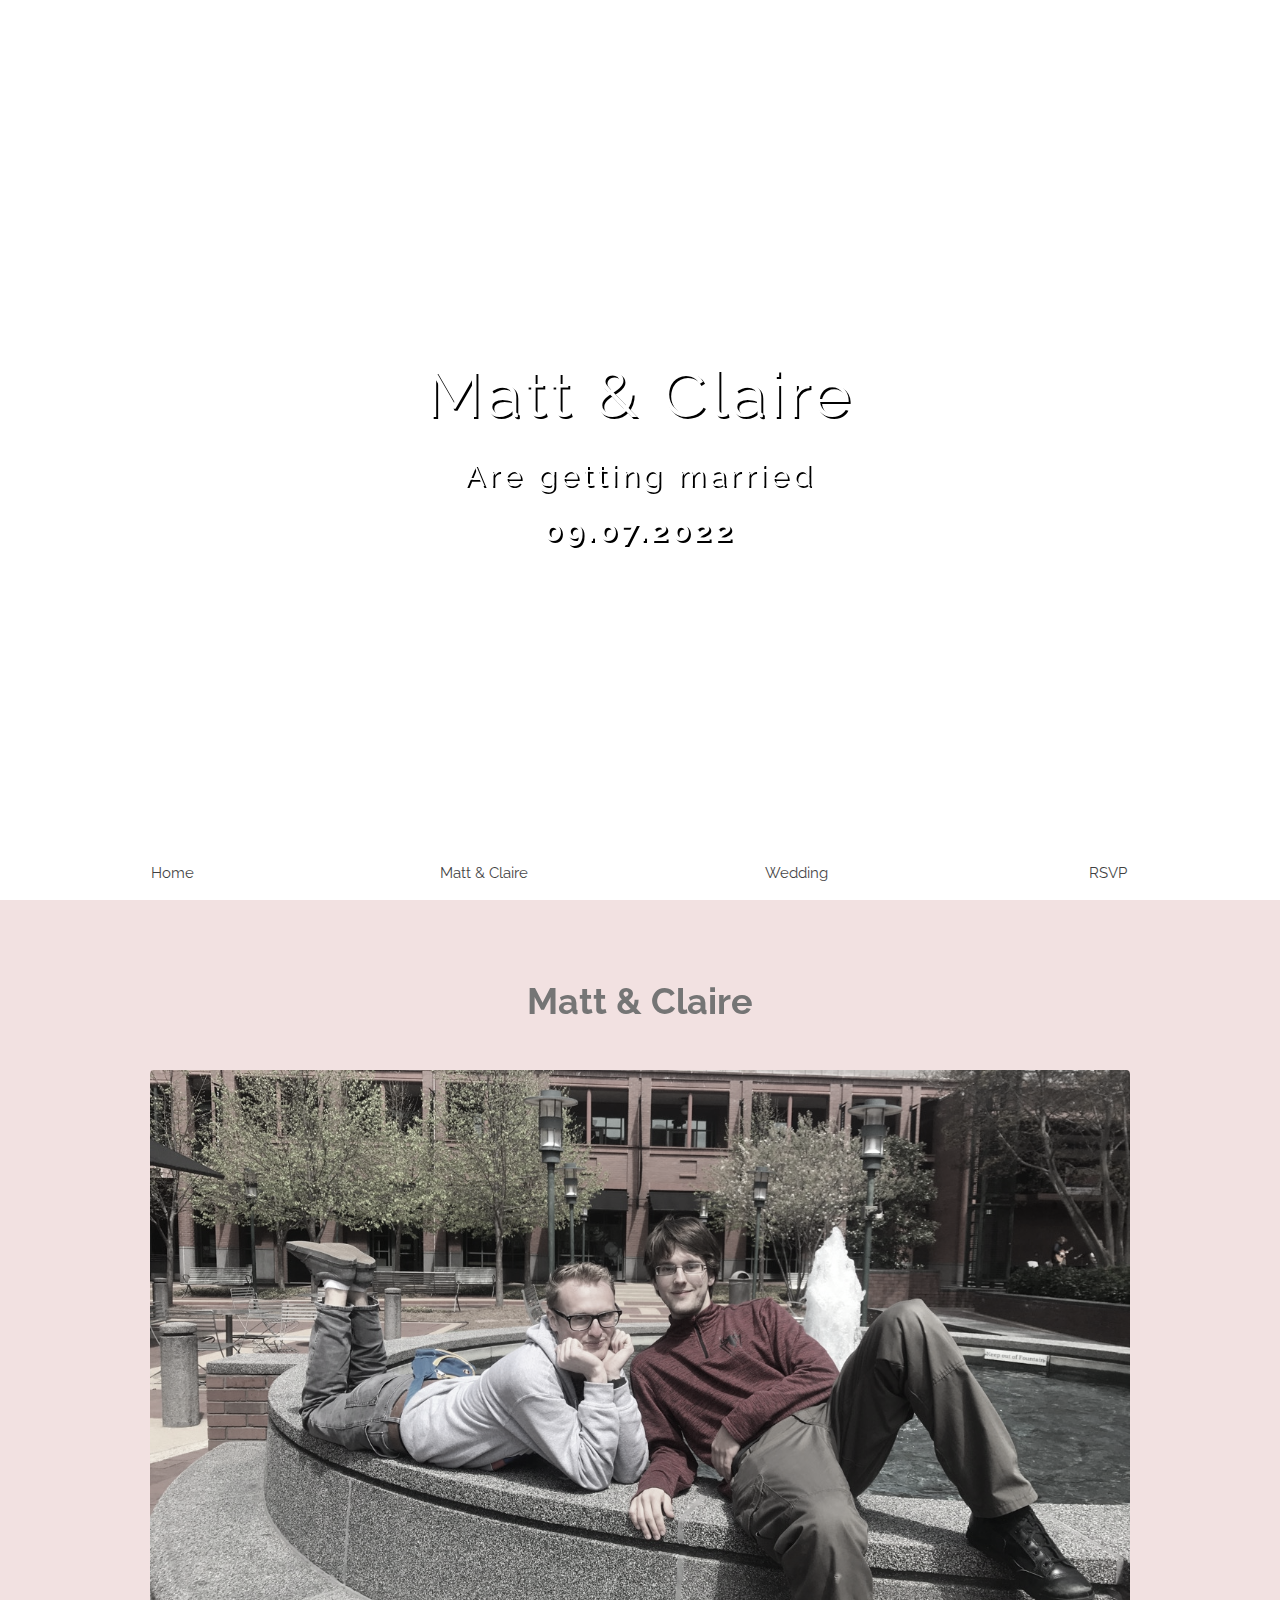
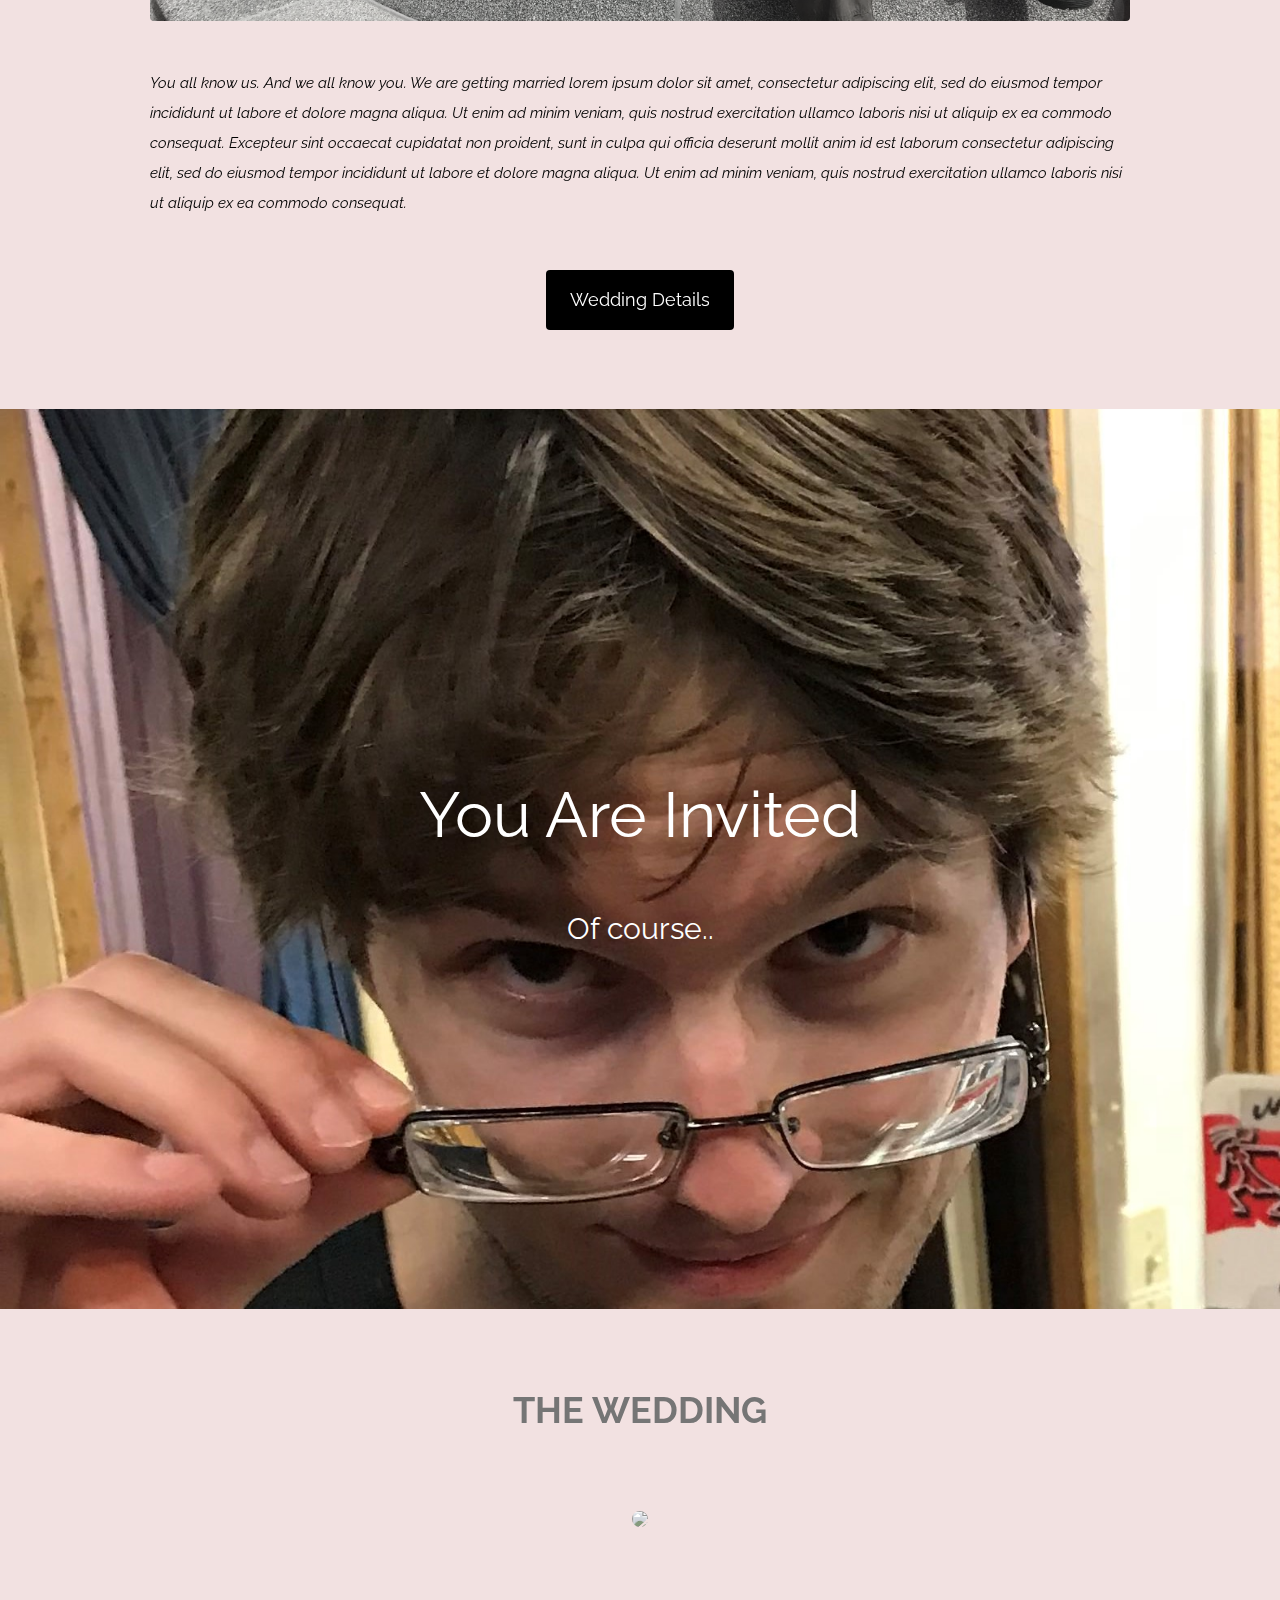
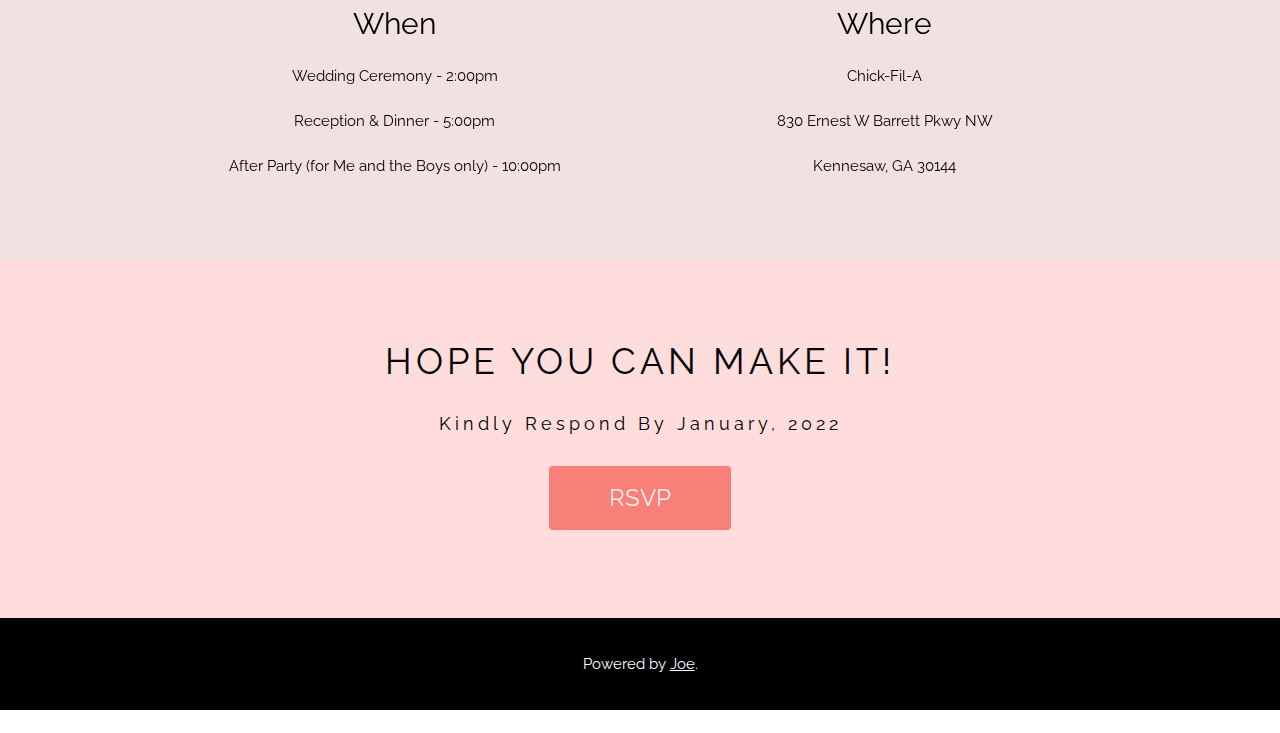
==== matt.html @ f1a61a15 "First commit; upload html and shit" ====
<!DOCTYPE html>
<html>
<title>Matt and Claire Booth Wedding</title>
<meta charset="UTF-8">
<meta name="viewport" content="width=device-width, initial-scale=1">
<link rel="stylesheet" href="https://www.w3schools.com/w3css/4/w3.css">
<link rel="stylesheet" href="https://fonts.googleapis.com/css?family=Raleway">
<style>
body,h1,h2{font-family: "Raleway", sans-serif}
body, html {height: 100%}
p {line-height: 2}
.bgimg, .bgimg2 {
  min-height: 100%;
  background-position: center;
  background-size: cover;
}
.bgimg {background-image: url("https://lh3.googleusercontent.com/[base64]w1204-h903-no?authuser=0")}
.bgimg2 {background-image: url("./resources/images/matts-body-oil1.jpg")}
</style>
<body>

<!-- Header / Home-->
<header class="w3-display-container w3-wide bgimg w3-grayscale-min" id="home">
  <div class="w3-display-middle w3-text-white w3-center" style="text-shadow: 2px 2px black;">
    <h1 class="w3-jumbo">Matt & Claire</h1>
    <h2>Are getting married</h2>
    <h2><b>09.07.2022</b></h2>
  </div>
</header>

<!-- Navbar (sticky bottom) -->
<div class="w3-bottom w3-hide-small">
  <div class="w3-bar w3-white w3-center w3-padding w3-opacity-min w3-hover-opacity-off">
    <a href="#home" style="width:25%" class="w3-bar-item w3-button">Home</a>
    <a href="#us" style="width:25%" class="w3-bar-item w3-button">Matt & Claire</a>
    <a href="#wedding" style="width:25%" class="w3-bar-item w3-button">Wedding</a>
    <a href="#rsvp" style="width:25%" class="w3-bar-item w3-button w3-hover-black">RSVP</a>
  </div>
</div>

<!-- About / Matt And Claire -->
<div class="w3-container w3-padding-64 w3-pale-red w3-grayscale-min" id="us">
  <div class="w3-content">
    <h1 class="w3-center w3-text-grey"><b>Matt & Claire</b></h1>
    <img class="w3-round w3-grayscale-min" src="./resources/images/true-love.JPG" style="width:100%;margin:32px 0">
    <p><i>You all know us. And we all know you. We are getting married lorem ipsum dolor sit amet, consectetur adipiscing elit, sed do eiusmod tempor incididunt ut labore et dolore magna aliqua. Ut enim ad minim veniam, quis nostrud exercitation ullamco laboris nisi ut aliquip ex ea commodo consequat. Excepteur sint
      occaecat cupidatat non proident, sunt in culpa qui officia deserunt mollit anim id est laborum consectetur adipiscing elit, sed do eiusmod tempor incididunt ut labore et dolore magna aliqua. Ut enim ad minim veniam, quis nostrud exercitation ullamco
      laboris nisi ut aliquip ex ea commodo consequat.</i>
    </p><br>
    <p class="w3-center"><a href="#wedding" class="w3-button w3-black w3-round w3-padding-large w3-large">Wedding Details</a></p>
  </div>
</div>

<!-- Background photo -->
<div class="w3-display-container bgimg2">
  <div class="w3-display-middle w3-text-white w3-center">
    <h1 class="w3-jumbo">You Are Invited</h1><br>
    <h2>Of course..</h2>
  </div>
</div>

<!-- Wedding information -->
<div class="w3-container w3-padding-64 w3-pale-red w3-grayscale-min w3-center" id="wedding">
  <div class="w3-content">
    <h1 class="w3-text-grey"><b>THE WEDDING</b></h1>
    <img class="w3-round-large w3-grayscale-min" src="https://media-cdn.tripadvisor.com/media/photo-w/10/62/f9/9b/unfortunately-it-was.jpg" style="width:100%;margin:64px 0">
    <div class="w3-row">
      <div class="w3-half">
        <h2>When</h2>
        <p>Wedding Ceremony - 2:00pm</p>
        <p>Reception & Dinner - 5:00pm</p>
        <p>After Party (for Me and the Boys only) - 10:00pm</p>
      </div>
      <div class="w3-half">
        <h2>Where</h2>
        <p>Chick-Fil-A</p>
        <p>830 Ernest W Barrett Pkwy NW</p>
        <p>Kennesaw, GA 30144</p>        
      </div>
    </div>
  </div>
</div>

<!-- RSVP section -->
<div class="w3-container w3-padding-64 w3-pale-red w3-center w3-wide" id="rsvp">
  <h1>HOPE YOU CAN MAKE IT!</h1>
  <p class="w3-large">Kindly Respond By January, 2022</p>
  <p class="w3-xlarge">
    <button onclick="document.getElementById('id01').style.display='block'" class="w3-button w3-round w3-red w3-opacity w3-hover-opacity-off" style="padding:8px 60px">RSVP</button>
  </p>
</div>

<!-- RSVP modal -->
<div id="id01" class="w3-modal">
  <div class="w3-modal-content w3-card-4 w3-animate-zoom" style="padding:32px;max-width:600px">
    <div class="w3-container w3-white w3-center">
      <h1 class="w3-wide">CAN YOU COME?</h1>
      <p>We really hope you can make it.</p>
      <form>
        <input class="w3-input w3-border" type="text" placeholder="Name(s)" name="name">
      </form>
      <p><i>Sincerely, Matt & Claire</i></p>
      <div class="w3-row">
        <div class="w3-half">
          <button onclick="document.getElementById('id01').style.display='none'" type="button" class="w3-button w3-block w3-green">Going</button>
        </div>
        <div class="w3-half">
          <button onclick="document.getElementById('id01').style.display='none'" type="button" class="w3-button w3-block w3-red">Can't come</button>
        </div>
      </div>
    </div>
  </div>
</div>

<!-- Footer -->
<footer class="w3-center w3-black w3-padding-16">
  <p>Powered by <a href="http://www.joedannyman.com" title="Halo Daddy" target="_blank" class="w3-hover-text-green">Joe</a>.</p>
</footer>
<div class="w3-hide-small" style="margin-bottom:32px"> </div>

</body>
</html>
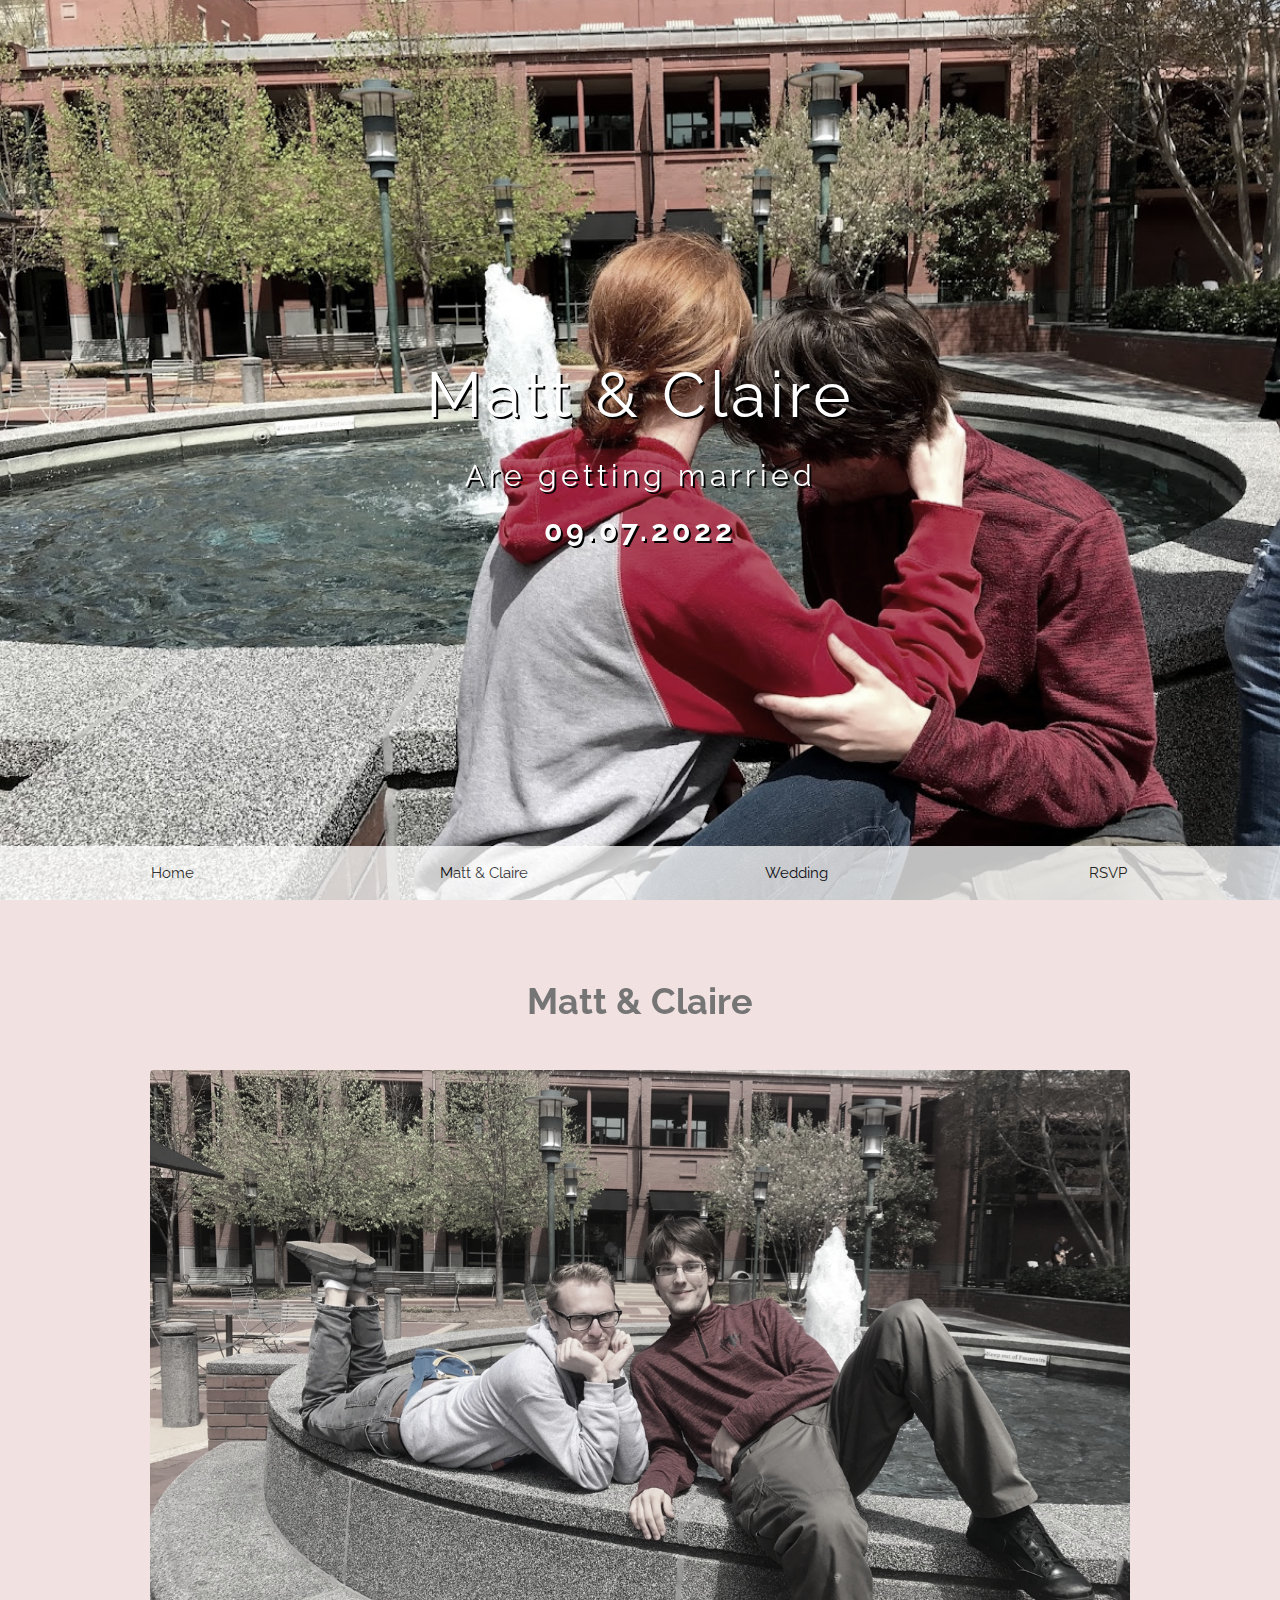
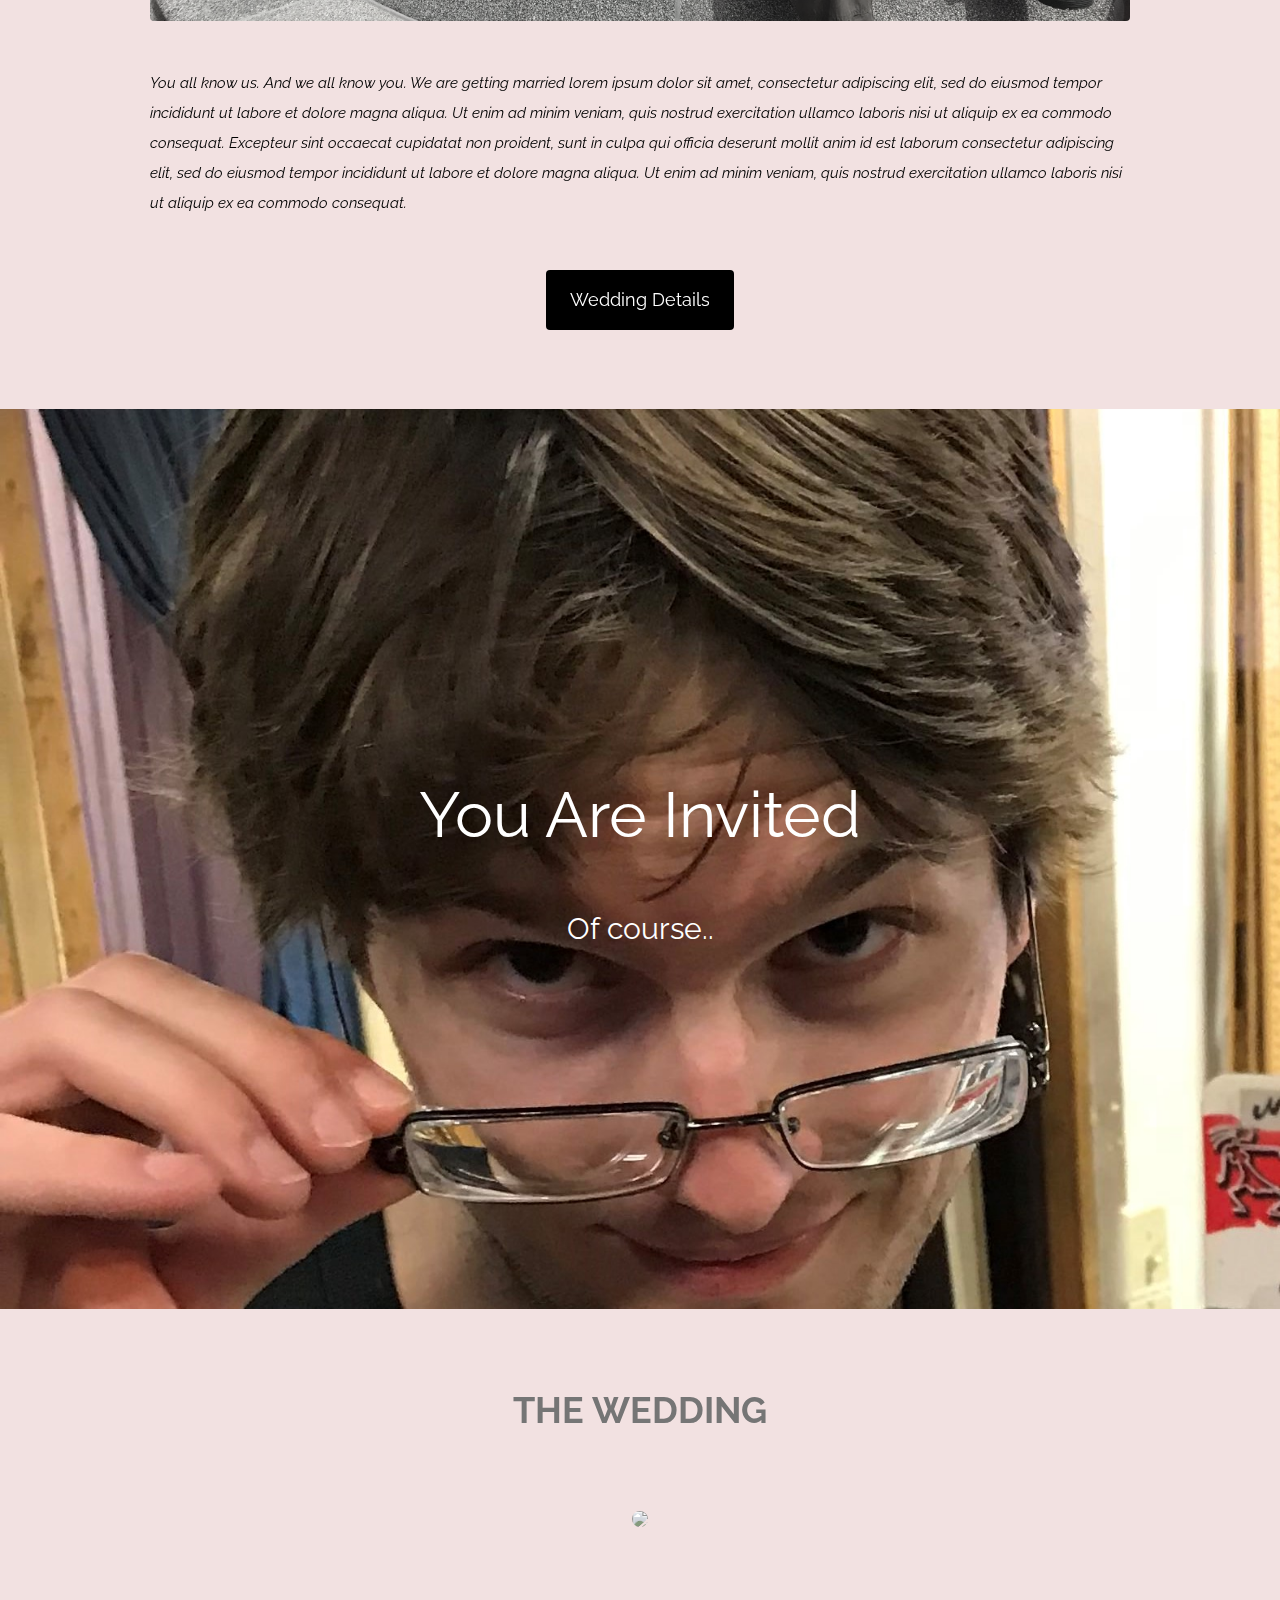
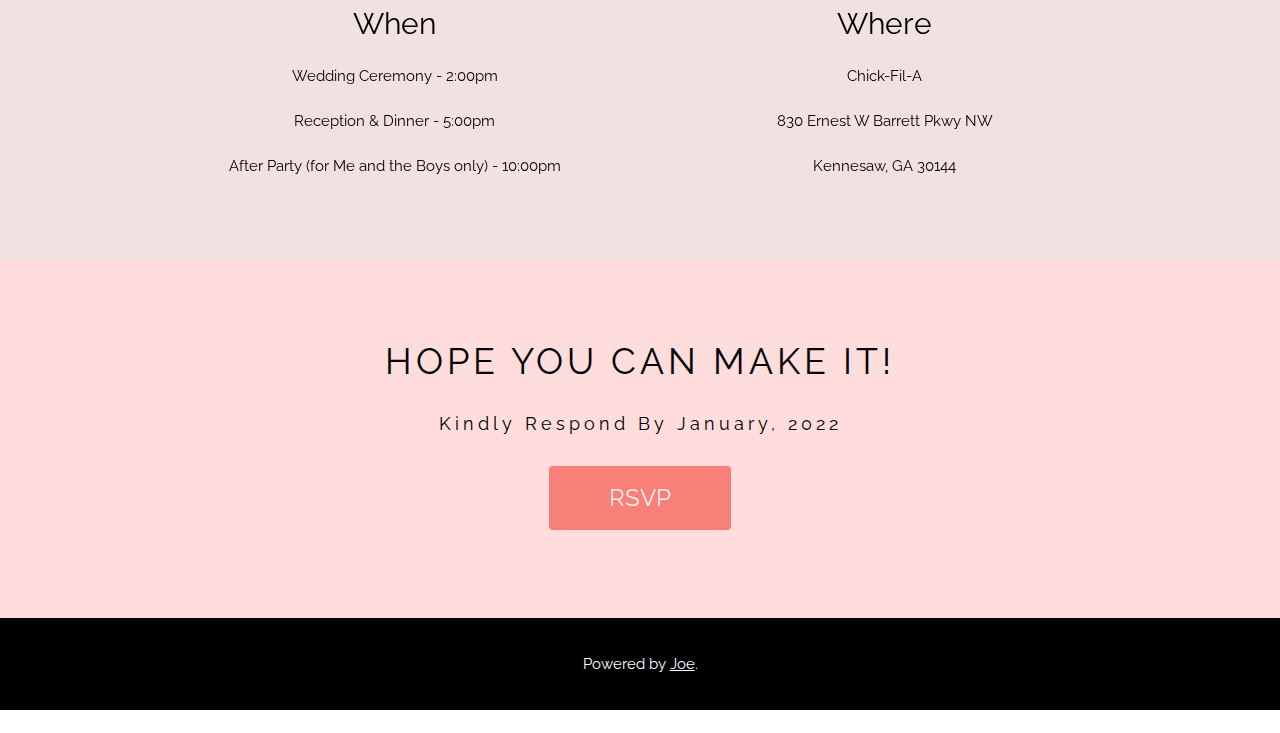
==== commit 656276f8: "Update photo of claire and matt" ====
--- a/matt.html
+++ b/matt.html
@@ -14,7 +14,7 @@
   background-position: center;
   background-size: cover;
 }
-.bgimg {background-image: url("https://lh3.googleusercontent.com/[base64]w1204-h903-no?authuser=0")}
+.bgimg {background-image: url("./resources/images/matt-and-claire.jpg")}
 .bgimg2 {background-image: url("./resources/images/matts-body-oil1.jpg")}
 </style>
 <body>
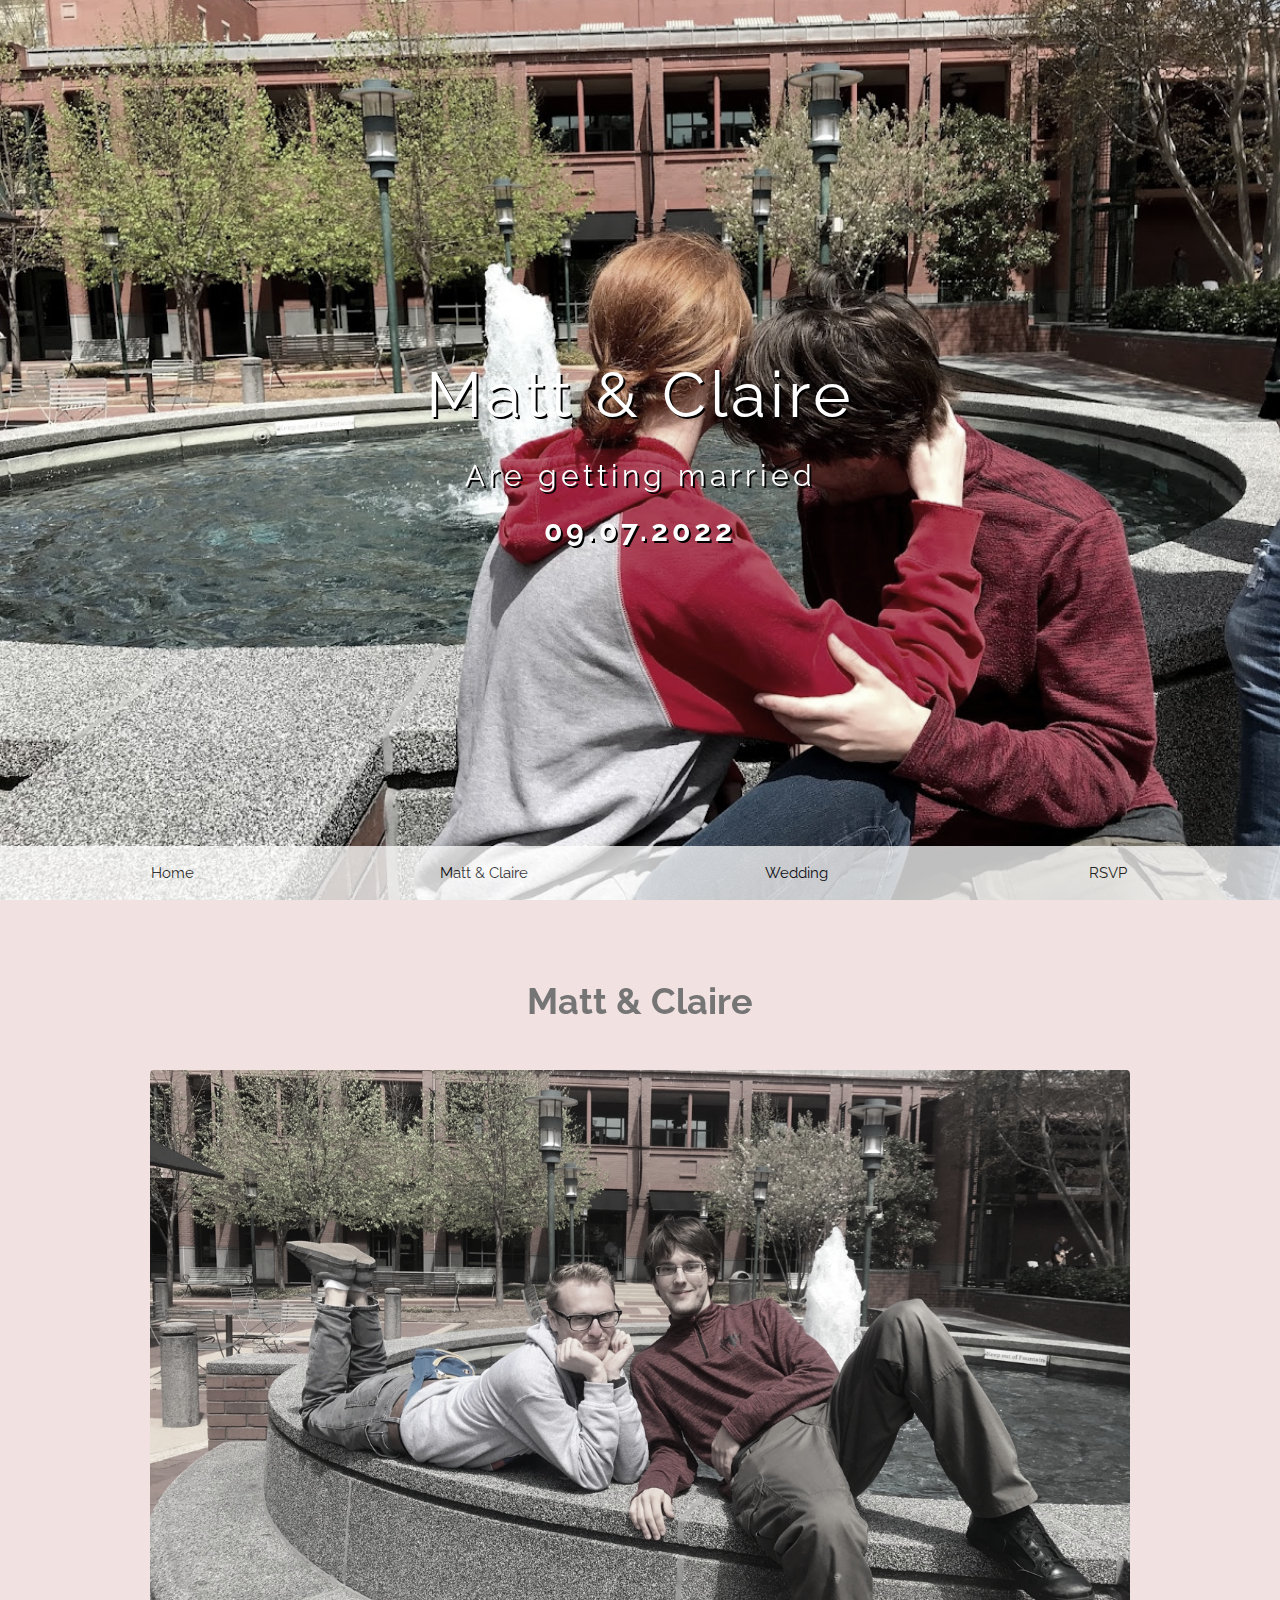
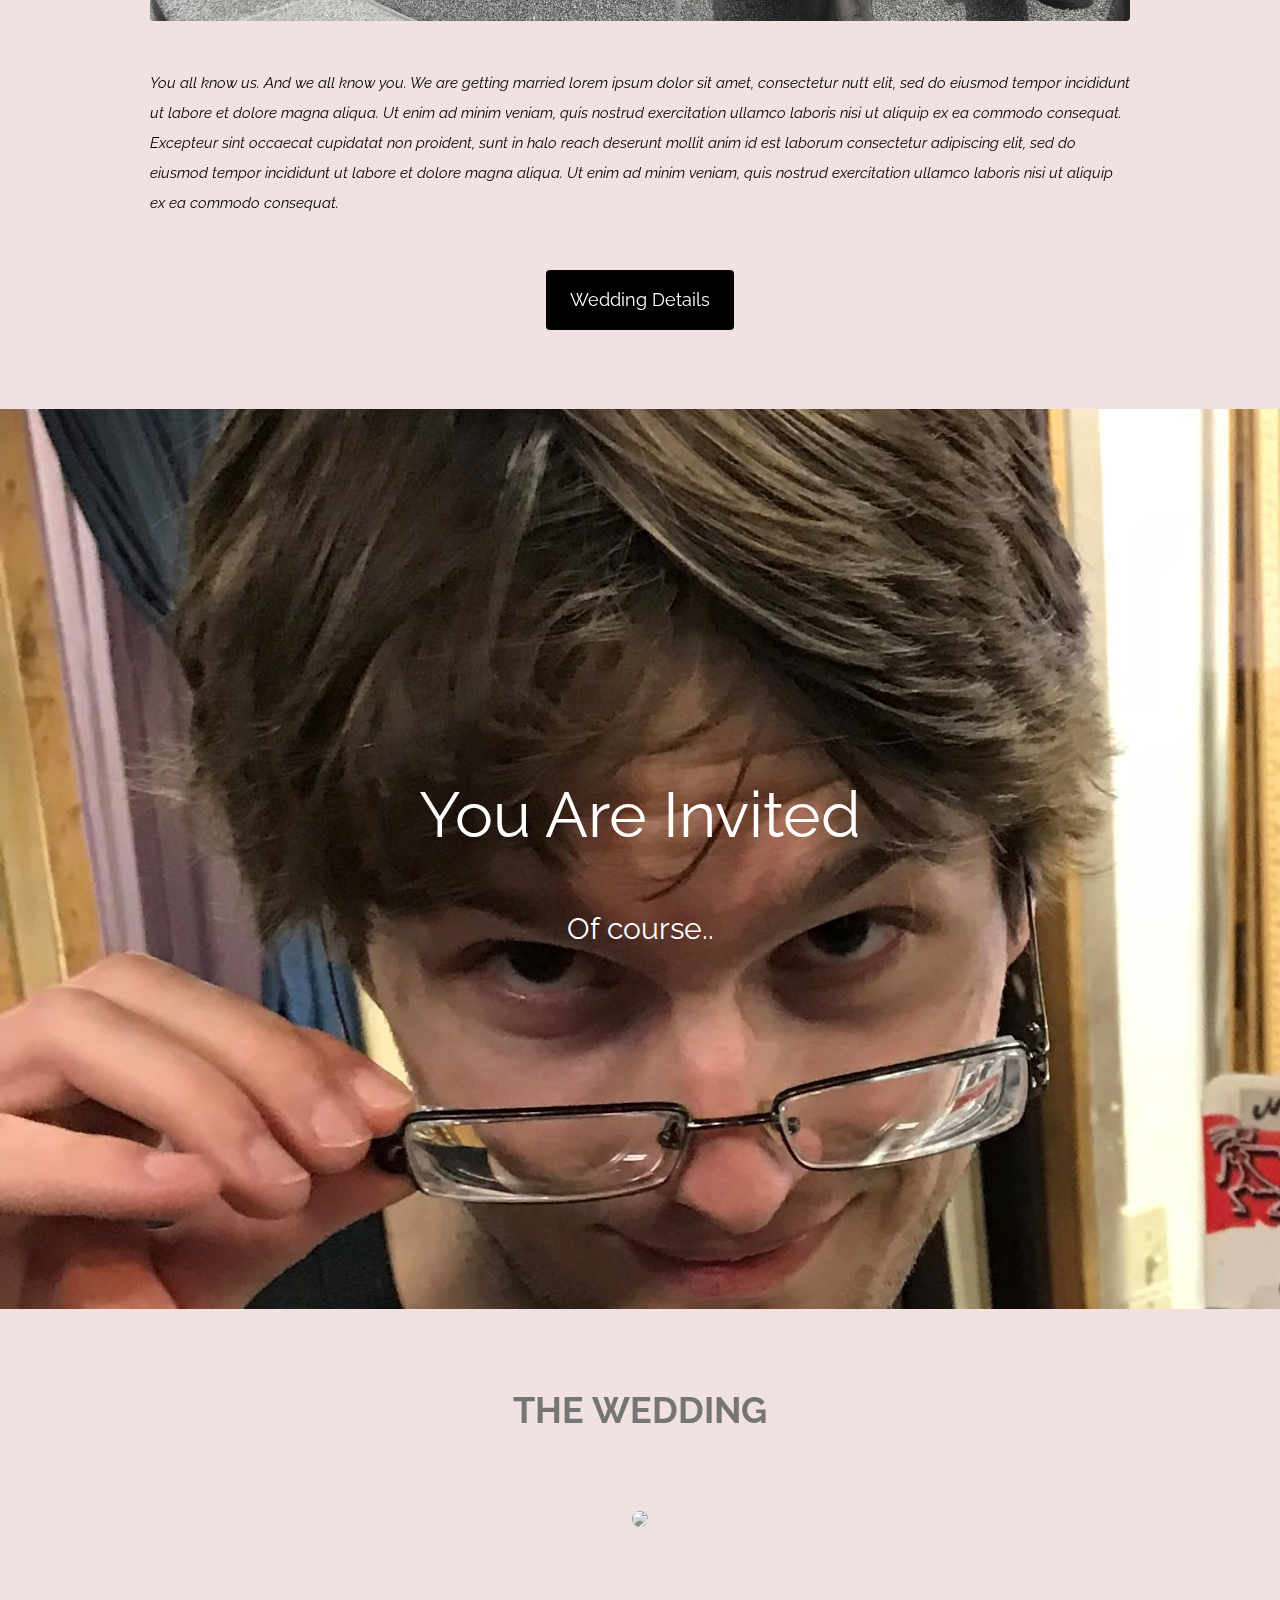
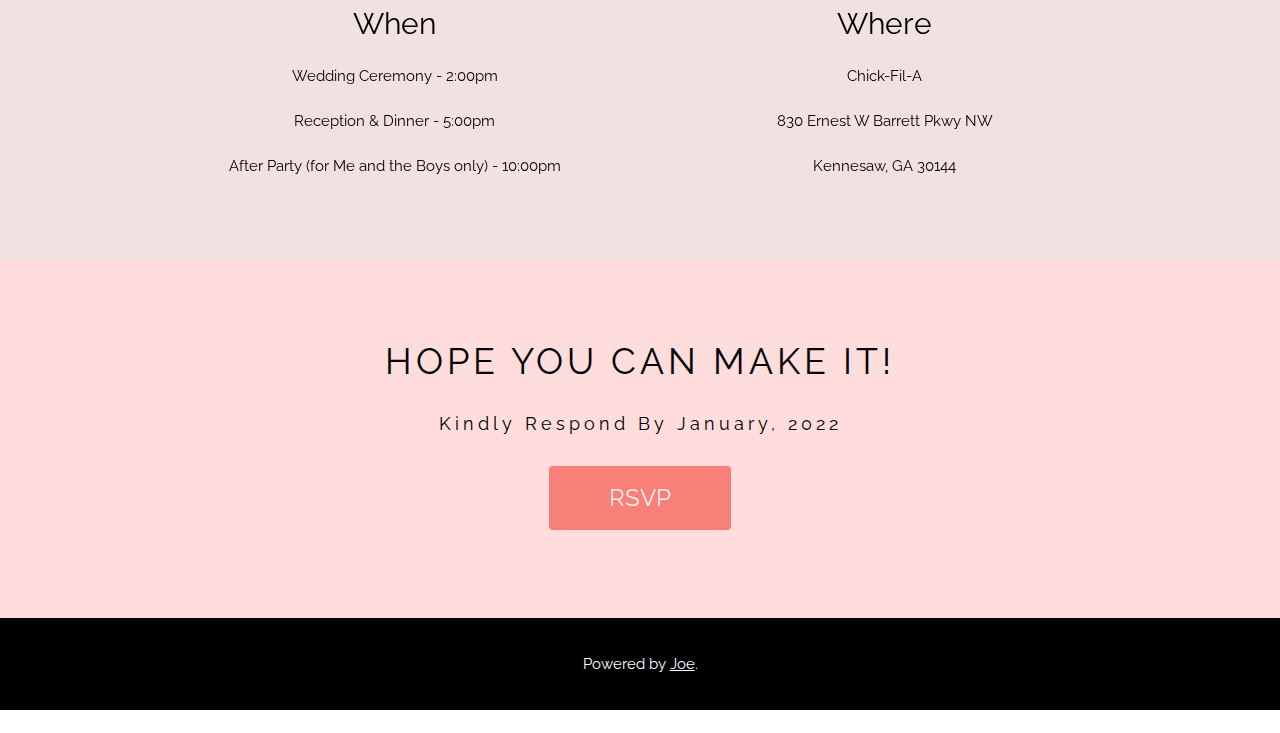
==== commit ee671e94: "Fix matt and claire pic" ====
--- a/matt.html
+++ b/matt.html
@@ -14,10 +14,10 @@
   background-position: center;
   background-size: cover;
 }
-.bgimg {background-image: url("./resources/images/matt-and-claire.jpg")}
+.bgimg {background-image: url("./resources/images/matt-and-claire.jpg")} 
 .bgimg2 {background-image: url("./resources/images/matts-body-oil1.jpg")}
 </style>
-<body>
+<body> 
 
 <!-- Header / Home-->
 <header class="w3-display-container w3-wide bgimg w3-grayscale-min" id="home">
@@ -43,8 +43,8 @@
   <div class="w3-content">
     <h1 class="w3-center w3-text-grey"><b>Matt & Claire</b></h1>
     <img class="w3-round w3-grayscale-min" src="./resources/images/true-love.JPG" style="width:100%;margin:32px 0">
-    <p><i>You all know us. And we all know you. We are getting married lorem ipsum dolor sit amet, consectetur adipiscing elit, sed do eiusmod tempor incididunt ut labore et dolore magna aliqua. Ut enim ad minim veniam, quis nostrud exercitation ullamco laboris nisi ut aliquip ex ea commodo consequat. Excepteur sint
-      occaecat cupidatat non proident, sunt in culpa qui officia deserunt mollit anim id est laborum consectetur adipiscing elit, sed do eiusmod tempor incididunt ut labore et dolore magna aliqua. Ut enim ad minim veniam, quis nostrud exercitation ullamco
+    <p><i>You all know us. And we all know you. We are getting married lorem ipsum dolor sit amet, consectetur nutt elit, sed do eiusmod tempor incididunt ut labore et dolore magna aliqua. Ut enim ad minim veniam, quis nostrud exercitation ullamco laboris nisi ut aliquip ex ea commodo consequat. Excepteur sint
+      occaecat cupidatat non proident, sunt in halo reach deserunt mollit anim id est laborum consectetur adipiscing elit, sed do eiusmod tempor incididunt ut labore et dolore magna aliqua. Ut enim ad minim veniam, quis nostrud exercitation ullamco
       laboris nisi ut aliquip ex ea commodo consequat.</i>
     </p><br>
     <p class="w3-center"><a href="#wedding" class="w3-button w3-black w3-round w3-padding-large w3-large">Wedding Details</a></p>
